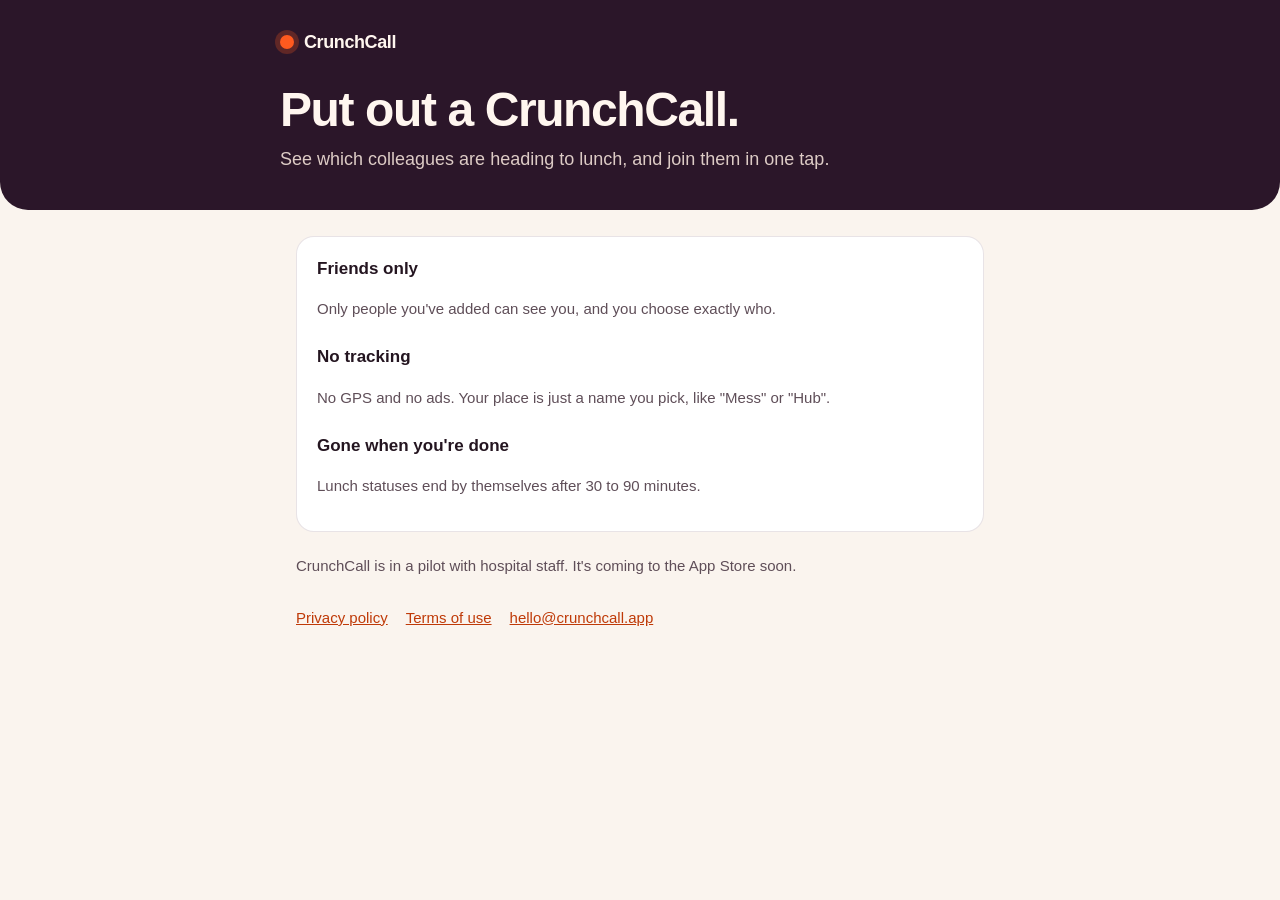
==== index.html @ f7351945 "Add files via upload" ====
<!doctype html>
<html lang="en-GB">
<head>
<meta charset="utf-8">
<meta name="viewport" content="width=device-width, initial-scale=1">
<title>CrunchCall</title>
<meta name="description" content="Put out a CrunchCall: see which colleagues are heading to lunch, and join them in one tap.">
<link rel="stylesheet" href="style.css">
</head>
<body>
<header class="hero">
  <div class="wrap">
    <a class="brand" href="/"><span class="dot"></span>CrunchCall</a>
    <h1>Put out a CrunchCall.</h1>
    <p>See which colleagues are heading to lunch, and join them in one tap.</p>
  </div>
</header>
<main class="wrap">
  <div class="card">
    <h3>Friends only</h3>
    <p class="muted">Only people you've added can see you, and you choose exactly who.</p>
    <h3>No tracking</h3>
    <p class="muted">No GPS and no ads. Your place is just a name you pick, like "Mess" or "Hub".</p>
    <h3>Gone when you're done</h3>
    <p class="muted">Lunch statuses end by themselves after 30 to 90 minutes.</p>
  </div>
  <p class="muted" style="margin-top:22px">CrunchCall is in a pilot with hospital staff. It's coming to the App Store soon.</p>
  <div class="links">
    <a href="privacy.html">Privacy policy</a>
    <a href="terms.html">Terms of use</a>
    <a href="mailto:hello@crunchcall.app">hello@crunchcall.app</a>
  </div>
</main>
</body>
</html>
---- style.css ----
:root {
  --bg: #FAF4EE; --card: #FFFFFF; --ink: #241520; --sub: #5F4E58; --line: rgba(70,30,50,0.12);
  --hero: #2B1629; --hero-ink: #FFF6EF; --hero-sub: rgba(255,238,228,0.84);
  --brand: #FF5A1F; --brand-ink: #BF3A08;
}
@media (prefers-color-scheme: dark) {
  :root { --bg: #160D15; --card: #1F161E; --ink: #F6ECE6; --sub: #C8B6BF; --line: rgba(255,255,255,0.10);
    --hero: #2C1829; --brand-ink: #FF9A70; }
}
* { box-sizing: border-box; }
html { -webkit-text-size-adjust: 100%; }
body {
  margin: 0; background: var(--bg); color: var(--ink);
  font: 17px/1.6 -apple-system, BlinkMacSystemFont, "SF Pro Text", "Segoe UI", Roboto, Helvetica, Arial, sans-serif;
}
a { color: var(--brand-ink); }
.hero { background: var(--hero); color: var(--hero-ink); padding: 28px 16px 36px; border-radius: 0 0 28px 28px; }
.wrap { max-width: 720px; margin: 0 auto; }
.brand { display: inline-flex; align-items: center; gap: 10px; color: var(--hero-ink); text-decoration: none; font-weight: 800; letter-spacing: -0.4px; font-size: 18px; }
.dot { width: 14px; height: 14px; border-radius: 50%; background: var(--brand); box-shadow: 0 0 0 5px rgba(255,90,31,0.25); }
.hero h1 { font-size: clamp(32px, 7vw, 48px); line-height: 1.08; letter-spacing: -1.4px; margin: 26px 0 10px; }
.hero p { color: var(--hero-sub); margin: 0; font-size: 18px; }
main { padding: 8px 16px 48px; }
h2 { font-size: 22px; letter-spacing: -0.5px; margin: 36px 0 8px; }
h3 { font-size: 17px; margin: 22px 0 4px; }
p, li { color: var(--ink); }
.muted { color: var(--sub); font-size: 15px; }
ul { padding-left: 22px; }
li { margin: 4px 0; }
.card { background: var(--card); border: 1px solid var(--line); border-radius: 18px; padding: 18px 20px; margin-top: 18px; }
.btn { display: inline-block; background: var(--brand); color: #fff; text-decoration: none; font-weight: 700; padding: 13px 22px; border-radius: 999px; margin-top: 22px; }
.links { display: flex; flex-wrap: wrap; gap: 8px 18px; margin-top: 28px; font-size: 15px; }
footer { padding: 24px 16px 40px; color: var(--sub); font-size: 14px; }
.placeholder { background: #FFE6D9; color: #7a2a05; padding: 0 4px; border-radius: 4px; font-weight: 700; }
.card h3:first-child { margin-top: 0; }
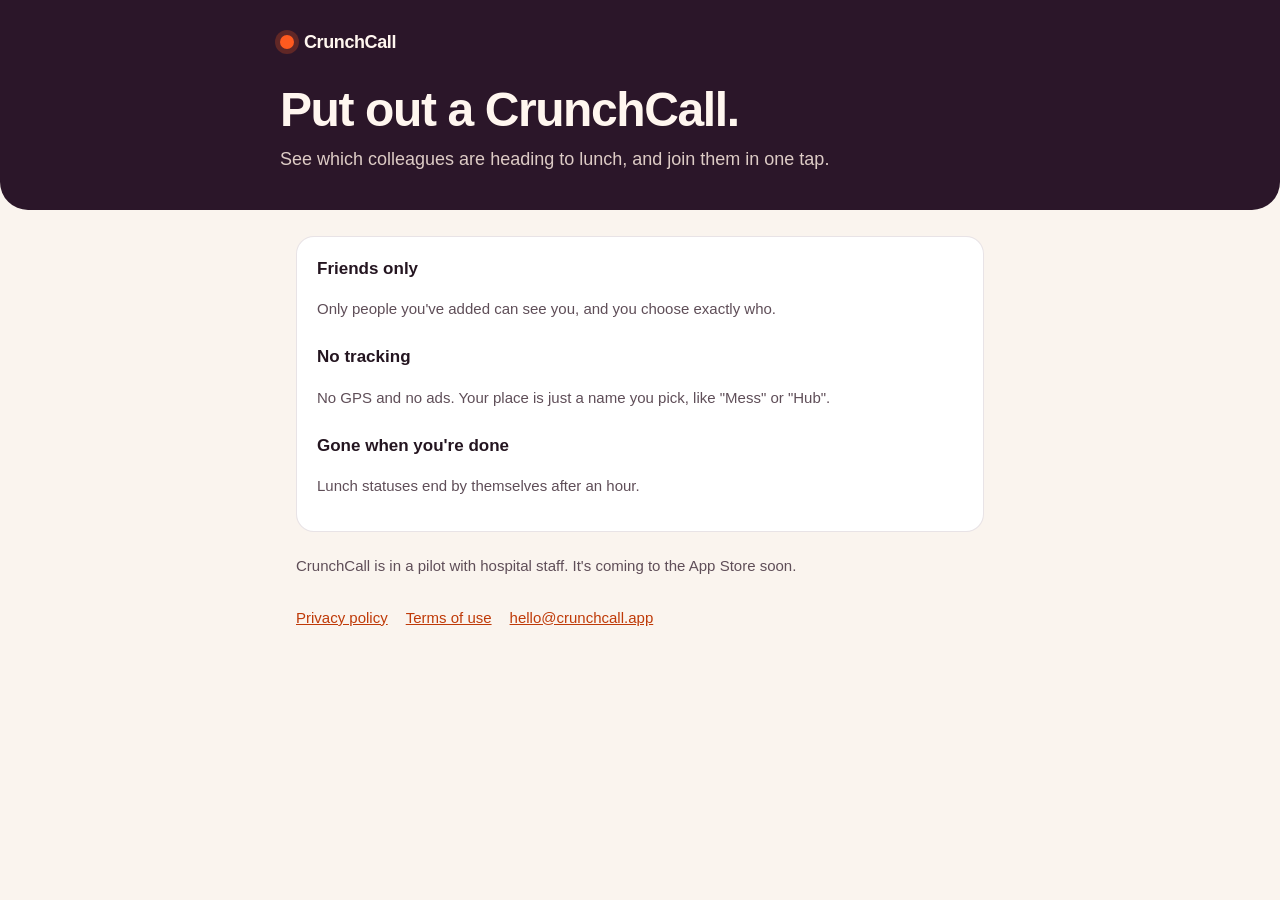
==== commit 03b6a756: "Add files via upload" ====
--- a/index.html
+++ b/index.html
@@ -22,7 +22,7 @@
     <h3>No tracking</h3>
     <p class="muted">No GPS and no ads. Your place is just a name you pick, like "Mess" or "Hub".</p>
     <h3>Gone when you're done</h3>
-    <p class="muted">Lunch statuses end by themselves after 30 to 90 minutes.</p>
+    <p class="muted">Lunch statuses end by themselves after an hour.</p>
   </div>
   <p class="muted" style="margin-top:22px">CrunchCall is in a pilot with hospital staff. It's coming to the App Store soon.</p>
   <div class="links">
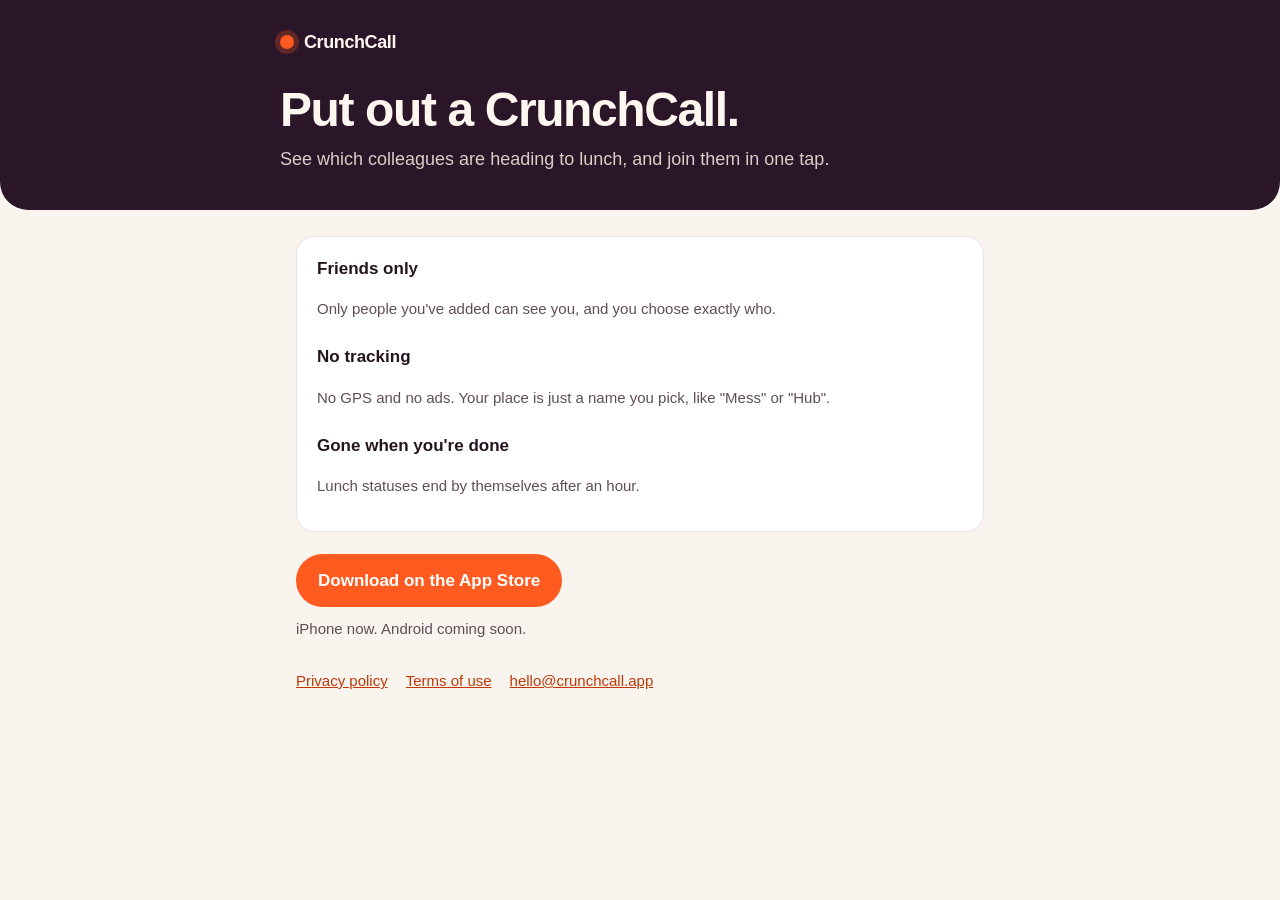
==== commit d58e1ab5: "Add delete-account page; update home and invite pages; store links in app-link.js Co-Authored-By: Cl" ====
--- a/index.html
+++ b/index.html
@@ -24,12 +24,17 @@
     <h3>Gone when you're done</h3>
     <p class="muted">Lunch statuses end by themselves after an hour.</p>
   </div>
-  <p class="muted" style="margin-top:22px">CrunchCall is in a pilot with hospital staff. It's coming to the App Store soon.</p>
+  <a class="btn" id="get" href="#" style="margin-top:22px">Download on the App Store</a>
+  <p class="muted" style="margin-top:10px">iPhone now. Android coming soon.</p>
   <div class="links">
     <a href="privacy.html">Privacy policy</a>
     <a href="terms.html">Terms of use</a>
     <a href="mailto:hello@crunchcall.app">hello@crunchcall.app</a>
   </div>
 </main>
+<script src="app-link.js"></script>
+<script>
+  document.getElementById('get').href = (window.APP_LINK || '').indexOf('http') === 0 ? window.APP_LINK : '/';
+</script>
 </body>
 </html>
